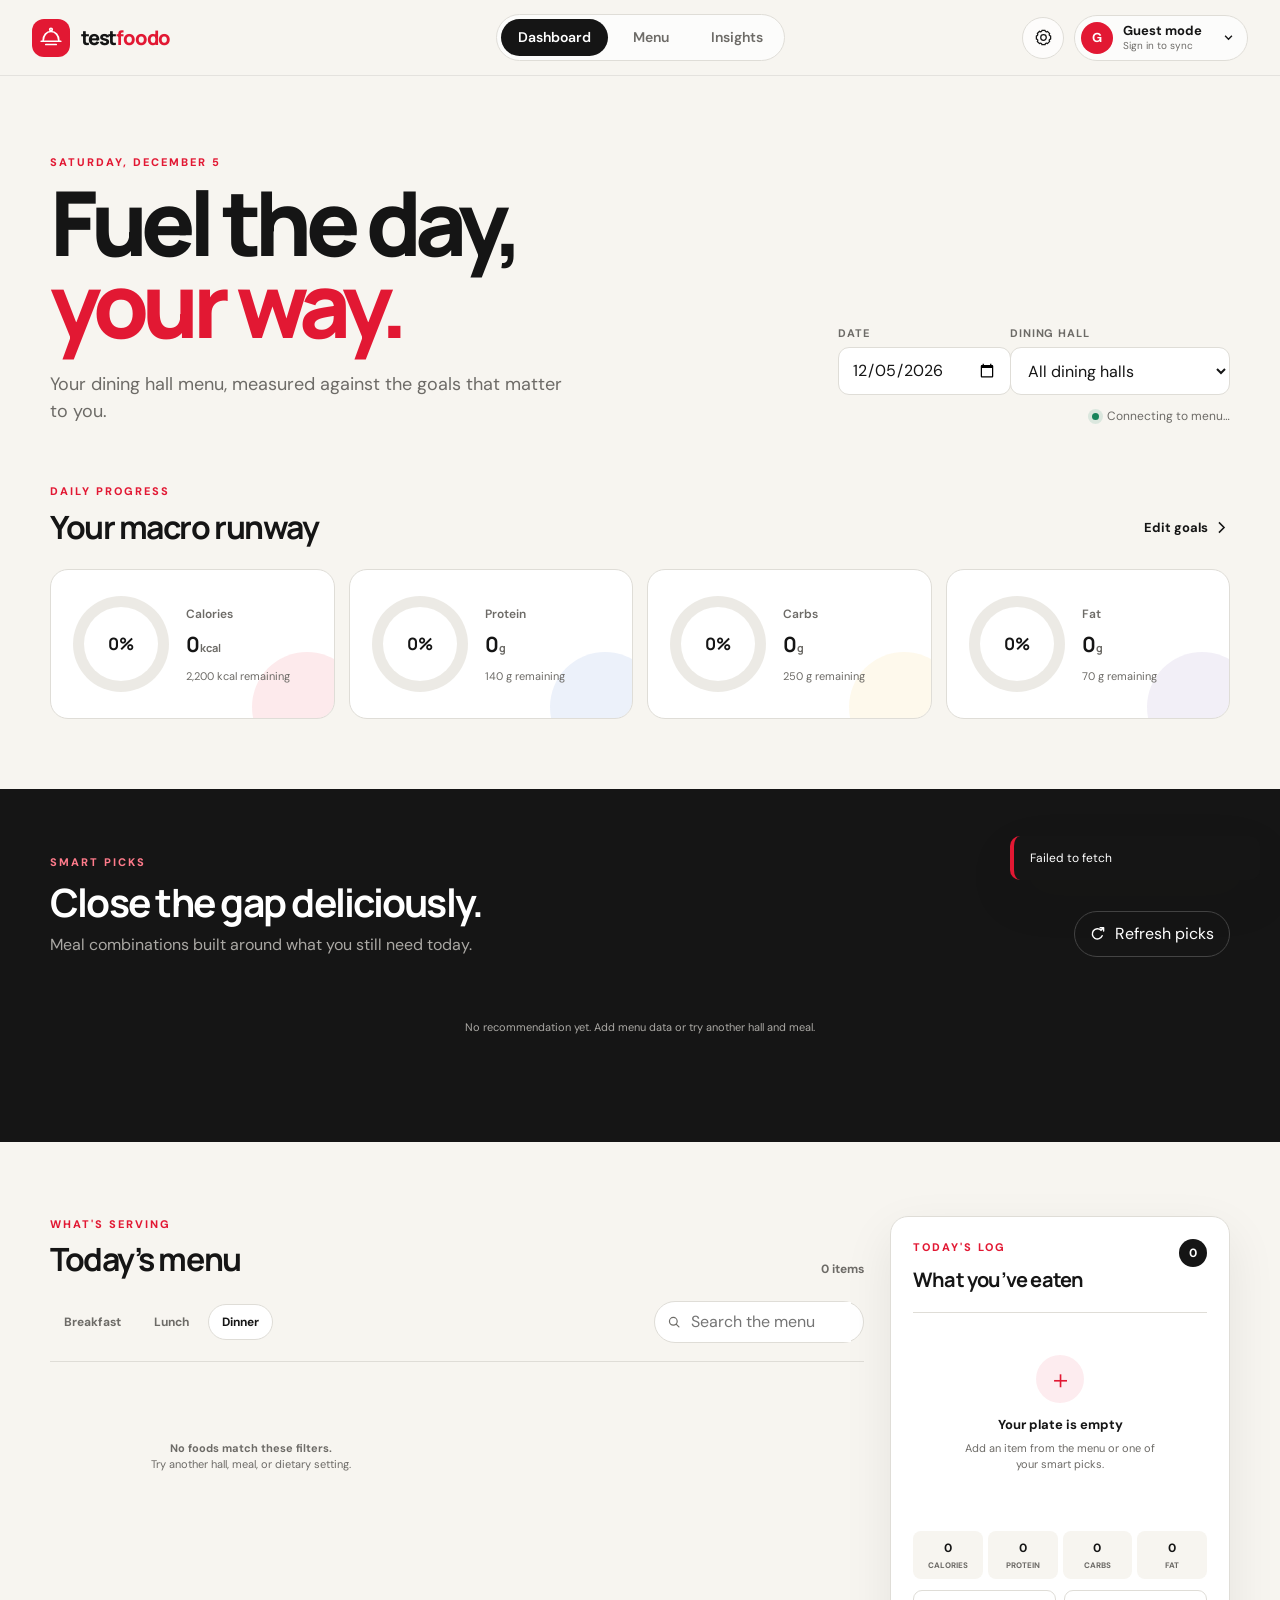
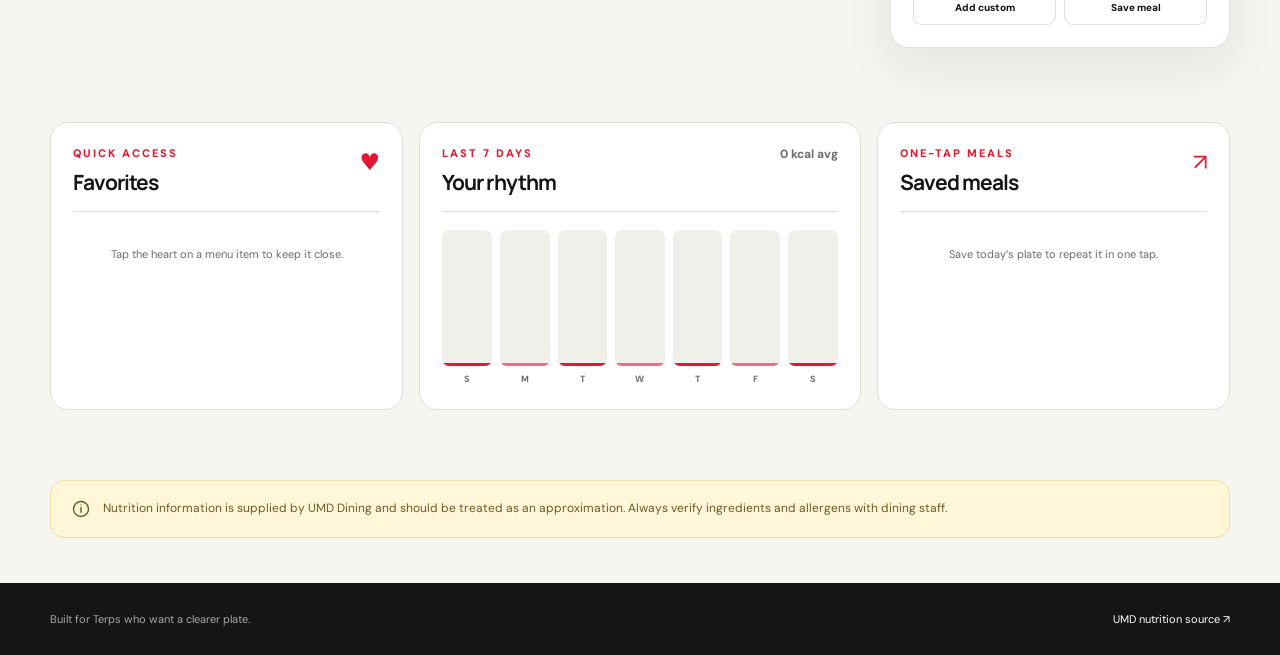
==== frontend/index.html @ 5d6138c5 "feat: build UMD dining nutrition tracker MVP" ====
<!doctype html>
<html lang="en">
  <head>
    <meta charset="UTF-8" />
    <meta name="viewport" content="width=device-width, initial-scale=1.0" />
    <meta name="theme-color" content="#111111" />
    <meta
      name="description"
      content="Track your dining hall macros and find meals that fit your goals at UMD."
    />
    <title>Testfoodo · UMD dining, made personal</title>
    <link rel="icon" href="favicon.svg" type="image/svg+xml" />
    <link rel="manifest" href="manifest.webmanifest" />
    <link rel="preconnect" href="https://fonts.googleapis.com" />
    <link rel="preconnect" href="https://fonts.gstatic.com" crossorigin />
    <link
      href="https://fonts.googleapis.com/css2?family=DM+Sans:wght@400;500;600;700&family=Manrope:wght@600;700;800&display=swap"
      rel="stylesheet"
    />
    <link rel="stylesheet" href="styles.css" />
  </head>
  <body>
    <a class="skip-link" href="#main-content">Skip to dashboard</a>

    <header class="topbar">
      <a class="brand" href="#dashboard" aria-label="Testfoodo home">
        <span class="brand-mark" aria-hidden="true">
          <svg viewBox="0 0 40 40" role="img">
            <path d="M8 24c0-8 5-14 12-14s12 6 12 14" />
            <path d="M5 25h30M12 30h16" />
            <circle cx="20" cy="7" r="2" />
          </svg>
        </span>
        <span>test<span>foodo</span></span>
      </a>

      <nav class="main-nav" aria-label="Primary navigation">
        <a class="nav-link active" href="#dashboard">Dashboard</a>
        <a class="nav-link" href="#menu">Menu</a>
        <a class="nav-link" href="#insights">Insights</a>
      </nav>

      <div class="topbar-actions">
        <button class="icon-button" id="settings-button" aria-label="Dietary settings">
          <svg viewBox="0 0 24 24" aria-hidden="true">
            <path d="M12 15.5a3.5 3.5 0 1 0 0-7 3.5 3.5 0 0 0 0 7Z" />
            <path d="M19.4 15a1.7 1.7 0 0 0 .34 1.88l.06.06-2.82 2.82-.06-.06a1.7 1.7 0 0 0-1.88-.34 1.7 1.7 0 0 0-1.04 1.55V21h-4v-.09A1.7 1.7 0 0 0 8.96 19.4a1.7 1.7 0 0 0-1.88.34l-.06.06-2.82-2.82.06-.06A1.7 1.7 0 0 0 4.6 15a1.7 1.7 0 0 0-1.55-1.04H3v-4h.09A1.7 1.7 0 0 0 4.6 8.92a1.7 1.7 0 0 0-.34-1.88L4.2 6.98l2.82-2.82.06.06a1.7 1.7 0 0 0 1.88.34H9A1.7 1.7 0 0 0 10 3.05V3h4v.09a1.7 1.7 0 0 0 1.04 1.55 1.7 1.7 0 0 0 1.88-.34l.06-.06 2.82 2.82-.06.06A1.7 1.7 0 0 0 19.4 9v.04A1.7 1.7 0 0 0 20.95 10H21v4h-.09A1.7 1.7 0 0 0 19.4 15Z" />
          </svg>
        </button>
        <button class="profile-button" id="profile-button">
          <span class="avatar" id="profile-avatar">G</span>
          <span class="profile-copy">
            <strong id="profile-name">Guest mode</strong>
            <small id="profile-subtitle">Sign in to sync</small>
          </span>
          <svg viewBox="0 0 20 20" aria-hidden="true"><path d="m6 8 4 4 4-4" /></svg>
        </button>
      </div>
    </header>

    <main id="main-content">
      <section class="hero page-shell" id="dashboard">
        <div class="hero-copy">
          <p class="eyebrow" id="today-label">TODAY</p>
          <h1>Fuel the day,<br /><span>your way.</span></h1>
          <p class="hero-description">
            Your dining hall menu, measured against the goals that matter to you.
          </p>
        </div>

        <div class="hero-controls" aria-label="Dashboard date and location">
          <label class="control-field">
            <span>Date</span>
            <input type="date" id="date-filter" />
          </label>
          <label class="control-field">
            <span>Dining hall</span>
            <select id="hall-filter" aria-label="Dining hall">
              <option value="">All dining halls</option>
            </select>
          </label>
          <div class="freshness" id="freshness-status">
            <span class="live-dot"></span>
            <span>Connecting to menu…</span>
          </div>
        </div>
      </section>

      <section class="page-shell macro-section" aria-labelledby="macro-title">
        <div class="section-heading compact-heading">
          <div>
            <p class="eyebrow">DAILY PROGRESS</p>
            <h2 id="macro-title">Your macro runway</h2>
          </div>
          <button class="text-button" id="edit-goals-button">
            Edit goals
            <svg viewBox="0 0 20 20" aria-hidden="true"><path d="m7 4 6 6-6 6" /></svg>
          </button>
        </div>
        <div class="macro-grid" id="macro-grid" aria-live="polite"></div>
      </section>

      <section class="recommendation-band" aria-labelledby="recommendation-title">
        <div class="page-shell">
          <div class="section-heading recommendation-heading">
            <div>
              <p class="eyebrow light">SMART PICKS</p>
              <h2 id="recommendation-title">Close the gap deliciously.</h2>
              <p>Meal combinations built around what you still need today.</p>
            </div>
            <button class="light-button" id="refresh-recommendations">
              <svg viewBox="0 0 20 20" aria-hidden="true">
                <path d="M16 6V2m0 0h-4m4 0-3 3a6 6 0 1 0 1.3 6.5" />
              </svg>
              Refresh picks
            </button>
          </div>
          <div class="recommendation-grid" id="recommendation-grid" aria-live="polite"></div>
        </div>
      </section>

      <section class="page-shell workspace-grid" id="menu">
        <div class="menu-panel">
          <div class="section-heading menu-heading">
            <div>
              <p class="eyebrow">WHAT'S SERVING</p>
              <h2>Today’s menu</h2>
            </div>
            <span class="result-count" id="result-count">0 items</span>
          </div>

          <div class="filter-bar">
            <div class="meal-tabs" id="meal-tabs" role="group" aria-label="Meal period">
              <button class="meal-tab" data-meal="Breakfast">Breakfast</button>
              <button class="meal-tab active" data-meal="Lunch">Lunch</button>
              <button class="meal-tab" data-meal="Dinner">Dinner</button>
            </div>
            <label class="search-field">
              <svg viewBox="0 0 20 20" aria-hidden="true">
                <circle cx="9" cy="9" r="5.5" /><path d="m13 13 4 4" />
              </svg>
              <span class="sr-only">Search foods</span>
              <input id="food-search" type="search" placeholder="Search the menu" />
            </label>
          </div>

          <div class="active-filter-row" id="active-filters"></div>
          <div class="food-grid" id="food-grid" aria-live="polite"></div>
          <button class="load-more hidden" id="load-more-button">Show more foods</button>
        </div>

        <aside class="log-panel" aria-labelledby="log-title">
          <div class="log-panel-header">
            <div>
              <p class="eyebrow">TODAY'S LOG</p>
              <h2 id="log-title">What you’ve eaten</h2>
            </div>
            <span class="log-count" id="log-count">0</span>
          </div>
          <div class="log-list" id="log-list"></div>
          <div class="log-empty" id="log-empty">
            <span aria-hidden="true">＋</span>
            <strong>Your plate is empty</strong>
            <p>Add an item from the menu or one of your smart picks.</p>
          </div>
          <div class="log-totals" id="log-totals"></div>
          <div class="log-actions">
            <button class="secondary-button" id="custom-food-button">Add custom</button>
            <button class="secondary-button" id="save-meal-button">Save meal</button>
          </div>
        </aside>
      </section>

      <section class="page-shell collection-grid" id="insights">
        <article class="collection-card">
          <div class="section-heading mini-heading">
            <div>
              <p class="eyebrow">QUICK ACCESS</p>
              <h2>Favorites</h2>
            </div>
            <span aria-hidden="true">♥</span>
          </div>
          <div id="favorites-list" class="compact-list"></div>
        </article>

        <article class="collection-card history-card">
          <div class="section-heading mini-heading">
            <div>
              <p class="eyebrow">LAST 7 DAYS</p>
              <h2>Your rhythm</h2>
            </div>
            <span class="average-label" id="weekly-average">— kcal avg</span>
          </div>
          <div class="history-chart" id="history-chart" aria-label="Seven-day calorie history"></div>
        </article>

        <article class="collection-card">
          <div class="section-heading mini-heading">
            <div>
              <p class="eyebrow">ONE-TAP MEALS</p>
              <h2>Saved meals</h2>
            </div>
            <span aria-hidden="true">↗</span>
          </div>
          <div id="saved-meals-list" class="compact-list"></div>
        </article>
      </section>

      <section class="notice page-shell" aria-label="Nutrition notice">
        <svg viewBox="0 0 24 24" aria-hidden="true">
          <circle cx="12" cy="12" r="9" /><path d="M12 10v6M12 7h.01" />
        </svg>
        <p>
          Nutrition information is supplied by UMD Dining and should be treated as an
          approximation. Always verify ingredients and allergens with dining staff.
        </p>
      </section>
    </main>

    <footer class="footer">
      <div class="page-shell">
        <span>Built for Terps who want a clearer plate.</span>
        <a href="https://nutrition.umd.edu/" target="_blank" rel="noreferrer">UMD nutrition source ↗</a>
      </div>
    </footer>

    <dialog class="modal" id="auth-modal">
      <form method="dialog" class="modal-card" id="auth-form">
        <button class="modal-close" value="cancel" aria-label="Close">×</button>
        <span class="modal-icon">T</span>
        <p class="eyebrow">WELCOME TO TESTFOODO</p>
        <h2 id="auth-title">Sync your progress</h2>
        <p class="modal-intro">Keep goals, logs, favorites, and saved meals on every device.</p>
        <label class="form-field name-field hidden" id="name-field">
          <span>Display name</span>
          <input id="auth-name" autocomplete="name" maxlength="100" />
        </label>
        <label class="form-field">
          <span>Email</span>
          <input id="auth-email" type="email" autocomplete="email" required />
        </label>
        <label class="form-field">
          <span>Password</span>
          <input id="auth-password" type="password" autocomplete="current-password" required />
          <small id="password-hint">Use your account password.</small>
        </label>
        <p class="form-error" id="auth-error" role="alert"></p>
        <button class="primary-button wide" id="auth-submit" value="default">Sign in</button>
        <button class="switch-auth" type="button" id="switch-auth">New here? Create an account</button>
      </form>
    </dialog>

    <dialog class="modal" id="goals-modal">
      <form method="dialog" class="modal-card" id="goals-form">
        <button class="modal-close" value="cancel" aria-label="Close">×</button>
        <p class="eyebrow">DAILY TARGETS</p>
        <h2>Set your macro goals</h2>
        <div class="goal-fields">
          <label class="form-field"><span>Calories</span><input id="goal-calories" type="number" min="1" max="10000" required /></label>
          <label class="form-field"><span>Protein (g)</span><input id="goal-protein" type="number" min="1" max="1000" required /></label>
          <label class="form-field"><span>Carbs (g)</span><input id="goal-carbs" type="number" min="1" max="1500" required /></label>
          <label class="form-field"><span>Fat (g)</span><input id="goal-fat" type="number" min="1" max="500" required /></label>
        </div>
        <label class="check-row"><input id="save-default-goals" type="checkbox" checked /> Use these as my default targets</label>
        <button class="primary-button wide" value="default">Save goals</button>
      </form>
    </dialog>

    <dialog class="modal" id="settings-modal">
      <form method="dialog" class="modal-card wide-modal" id="settings-form">
        <button class="modal-close" value="cancel" aria-label="Close">×</button>
        <p class="eyebrow">PERSONALIZE YOUR MENU</p>
        <h2>Dietary preferences</h2>
        <fieldset class="choice-group">
          <legend>Only show foods matching</legend>
          <label class="choice-chip"><input type="checkbox" name="dietary" value="vegan" /> Vegan</label>
          <label class="choice-chip"><input type="checkbox" name="dietary" value="vegetarian" /> Vegetarian</label>
          <label class="choice-chip"><input type="checkbox" name="dietary" value="halal" /> Halal-friendly</label>
        </fieldset>
        <fieldset class="choice-group">
          <legend>Exclude foods labeled with</legend>
          <div class="choice-grid" id="exclusion-choices"></div>
        </fieldset>
        <button class="primary-button wide" value="default">Apply filters</button>
      </form>
    </dialog>

    <dialog class="modal" id="custom-food-modal">
      <form method="dialog" class="modal-card" id="custom-food-form">
        <button class="modal-close" value="cancel" aria-label="Close">×</button>
        <p class="eyebrow">MANUAL ENTRY</p>
        <h2>Add a custom food</h2>
        <label class="form-field"><span>Name</span><input id="custom-name" maxlength="250" required /></label>
        <div class="goal-fields">
          <label class="form-field"><span>Calories</span><input id="custom-calories" type="number" min="0" required /></label>
          <label class="form-field"><span>Protein (g)</span><input id="custom-protein" type="number" min="0" step="0.1" required /></label>
          <label class="form-field"><span>Carbs (g)</span><input id="custom-carbs" type="number" min="0" step="0.1" required /></label>
          <label class="form-field"><span>Fat (g)</span><input id="custom-fat" type="number" min="0" step="0.1" required /></label>
        </div>
        <button class="primary-button wide" value="default">Add to today</button>
      </form>
    </dialog>

    <div class="toast-region" id="toast-region" aria-live="polite"></div>

    <script src="config.js"></script>
    <script src="app.js" defer></script>
  </body>
</html>
---- frontend/styles.css ----
:root {
  --ink: #151515;
  --muted: #6d6b67;
  --paper: #f7f5f0;
  --card: #ffffff;
  --line: #dfddd7;
  --red: #e21833;
  --red-dark: #b90f27;
  --gold: #f1b82d;
  --green: #17845b;
  --blue: #2b68c9;
  --purple: #7154a5;
  --radius: 18px;
  --shadow: 0 18px 50px rgba(28, 23, 16, 0.08);
}

* {
  box-sizing: border-box;
}

html {
  scroll-behavior: smooth;
}

body {
  margin: 0;
  color: var(--ink);
  background: var(--paper);
  font-family: "DM Sans", system-ui, -apple-system, BlinkMacSystemFont, "Segoe UI", sans-serif;
  font-size: 16px;
  line-height: 1.5;
}

button,
input,
select {
  font: inherit;
}

button,
a {
  -webkit-tap-highlight-color: transparent;
}

button {
  color: inherit;
}

a {
  color: inherit;
  text-decoration: none;
}

svg {
  display: block;
}

.hidden {
  display: none !important;
}

.sr-only {
  position: absolute;
  width: 1px;
  height: 1px;
  padding: 0;
  margin: -1px;
  overflow: hidden;
  clip: rect(0, 0, 0, 0);
  white-space: nowrap;
  border: 0;
}

.skip-link {
  position: fixed;
  left: 16px;
  top: -80px;
  z-index: 1000;
  padding: 12px 18px;
  background: var(--ink);
  color: white;
  border-radius: 10px;
  transition: top 0.2s ease;
}

.skip-link:focus {
  top: 16px;
}

.page-shell {
  width: min(1180px, calc(100% - 48px));
  margin-inline: auto;
}

.topbar {
  position: sticky;
  top: 0;
  z-index: 100;
  display: grid;
  grid-template-columns: 1fr auto 1fr;
  align-items: center;
  min-height: 76px;
  padding: 0 32px;
  background: rgba(247, 245, 240, 0.92);
  border-bottom: 1px solid rgba(21, 21, 21, 0.08);
  backdrop-filter: blur(18px);
}

.brand {
  display: inline-flex;
  align-items: center;
  gap: 11px;
  width: max-content;
  font-family: "Manrope", sans-serif;
  font-size: 20px;
  font-weight: 800;
  letter-spacing: -0.06em;
}

.brand > span:last-child span {
  color: var(--red);
}

.brand-mark {
  display: grid;
  width: 38px;
  height: 38px;
  place-items: center;
  background: var(--red);
  border-radius: 12px;
}

.brand-mark svg {
  width: 26px;
  fill: none;
  stroke: white;
  stroke-linecap: round;
  stroke-width: 2.6;
}

.main-nav {
  display: flex;
  align-items: center;
  gap: 8px;
  padding: 4px;
  background: rgba(255, 255, 255, 0.7);
  border: 1px solid var(--line);
  border-radius: 999px;
}

.nav-link {
  padding: 8px 17px;
  color: var(--muted);
  font-size: 14px;
  font-weight: 600;
  border-radius: 999px;
  transition: 0.2s ease;
}

.nav-link:hover,
.nav-link.active {
  color: white;
  background: var(--ink);
}

.topbar-actions {
  display: flex;
  justify-self: end;
  align-items: center;
  gap: 10px;
}

.icon-button,
.profile-button {
  border: 1px solid var(--line);
  background: rgba(255, 255, 255, 0.72);
  cursor: pointer;
}

.icon-button {
  display: grid;
  width: 42px;
  height: 42px;
  place-items: center;
  border-radius: 50%;
}

.icon-button svg {
  width: 19px;
  fill: none;
  stroke: currentColor;
  stroke-linecap: round;
  stroke-linejoin: round;
  stroke-width: 1.6;
}

.profile-button {
  display: flex;
  align-items: center;
  gap: 10px;
  min-width: 174px;
  padding: 6px 10px 6px 6px;
  text-align: left;
  border-radius: 999px;
}

.profile-button > svg {
  width: 17px;
  margin-left: auto;
  fill: none;
  stroke: currentColor;
  stroke-width: 1.6;
}

.avatar {
  display: grid;
  width: 32px;
  height: 32px;
  place-items: center;
  color: white;
  background: var(--red);
  border-radius: 50%;
  font-size: 13px;
  font-weight: 700;
}

.profile-copy {
  display: grid;
  line-height: 1.2;
}

.profile-copy strong {
  max-width: 100px;
  overflow: hidden;
  font-size: 13px;
  text-overflow: ellipsis;
  white-space: nowrap;
}

.profile-copy small {
  margin-top: 2px;
  color: var(--muted);
  font-size: 10px;
}

.hero {
  display: grid;
  grid-template-columns: 1fr auto;
  align-items: end;
  gap: 40px;
  padding-block: 78px 58px;
}

.eyebrow {
  margin: 0 0 10px;
  color: var(--red);
  font-size: 11px;
  font-weight: 800;
  letter-spacing: 0.18em;
}

.eyebrow.light {
  color: #ff7b8b;
}

.hero h1 {
  margin: 0;
  max-width: 720px;
  font-family: "Manrope", sans-serif;
  font-size: clamp(54px, 7vw, 92px);
  font-weight: 800;
  letter-spacing: -0.07em;
  line-height: 0.92;
}

.hero h1 span {
  color: var(--red);
}

.hero-description {
  max-width: 520px;
  margin: 26px 0 0;
  color: var(--muted);
  font-size: 18px;
}

.hero-controls {
  display: grid;
  grid-template-columns: 160px 220px;
  gap: 12px;
  min-width: 390px;
}

.control-field,
.form-field {
  display: grid;
  gap: 6px;
}

.control-field span,
.form-field span {
  color: var(--muted);
  font-size: 11px;
  font-weight: 700;
  letter-spacing: 0.08em;
  text-transform: uppercase;
}

.control-field input,
.control-field select,
.form-field input,
.form-field select {
  width: 100%;
  min-height: 48px;
  padding: 0 13px;
  color: var(--ink);
  background: white;
  border: 1px solid var(--line);
  border-radius: 11px;
  outline: none;
}

.control-field input:focus,
.control-field select:focus,
.form-field input:focus {
  border-color: var(--red);
  box-shadow: 0 0 0 3px rgba(226, 24, 51, 0.1);
}

.freshness {
  grid-column: 1 / -1;
  display: flex;
  align-items: center;
  gap: 8px;
  justify-content: flex-end;
  color: var(--muted);
  font-size: 12px;
}

.live-dot {
  width: 7px;
  height: 7px;
  background: var(--green);
  border-radius: 50%;
  box-shadow: 0 0 0 4px rgba(23, 132, 91, 0.12);
}

.section-heading {
  display: flex;
  align-items: flex-end;
  justify-content: space-between;
  gap: 24px;
}

.section-heading h2 {
  margin: 0;
  font-family: "Manrope", sans-serif;
  font-size: 32px;
  letter-spacing: -0.045em;
  line-height: 1.1;
}

.compact-heading {
  margin-bottom: 24px;
}

.text-button,
.light-button,
.secondary-button,
.load-more,
.switch-auth {
  border: 0;
  background: none;
  cursor: pointer;
}

.text-button {
  display: flex;
  align-items: center;
  gap: 5px;
  padding: 8px 0;
  font-size: 13px;
  font-weight: 700;
}

.text-button svg {
  width: 17px;
  fill: none;
  stroke: currentColor;
  stroke-width: 1.8;
}

.macro-section {
  padding-bottom: 70px;
}

.macro-grid {
  display: grid;
  grid-template-columns: repeat(4, 1fr);
  gap: 14px;
}

.macro-card {
  position: relative;
  display: grid;
  grid-template-columns: 96px 1fr;
  align-items: center;
  gap: 17px;
  min-height: 150px;
  padding: 22px;
  overflow: hidden;
  background: var(--card);
  border: 1px solid var(--line);
  border-radius: var(--radius);
}

.macro-card::after {
  position: absolute;
  right: -28px;
  bottom: -44px;
  width: 110px;
  height: 110px;
  content: "";
  background: color-mix(in srgb, var(--macro-color) 9%, transparent);
  border-radius: 50%;
}

.macro-ring {
  display: grid;
  width: 96px;
  height: 96px;
  place-items: center;
  background: conic-gradient(var(--macro-color) calc(var(--progress) * 1%), #eceae5 0);
  border-radius: 50%;
}

.macro-ring::before {
  position: absolute;
  width: 74px;
  height: 74px;
  content: "";
  background: white;
  border-radius: 50%;
}

.macro-ring strong {
  position: relative;
  z-index: 1;
  font-family: "Manrope", sans-serif;
  font-size: 17px;
}

.macro-copy {
  position: relative;
  z-index: 1;
}

.macro-copy > span {
  color: var(--muted);
  font-size: 12px;
  font-weight: 600;
}

.macro-copy h3 {
  margin: 4px 0 2px;
  font-family: "Manrope", sans-serif;
  font-size: 21px;
}

.macro-copy small {
  color: var(--muted);
  font-size: 11px;
}

.recommendation-band {
  padding: 65px 0 72px;
  color: white;
  background: var(--ink);
}

.recommendation-heading {
  margin-bottom: 28px;
}

.recommendation-heading h2 {
  font-size: 39px;
}

.recommendation-heading p:last-child {
  margin: 10px 0 0;
  color: #aaa8a4;
}

.light-button {
  display: flex;
  flex: none;
  align-items: center;
  gap: 8px;
  padding: 10px 15px;
  color: white;
  border: 1px solid #444;
  border-radius: 999px;
}

.light-button svg {
  width: 17px;
  fill: none;
  stroke: currentColor;
  stroke-linecap: round;
  stroke-width: 1.7;
}

.recommendation-grid {
  display: grid;
  grid-template-columns: repeat(3, 1fr);
  gap: 14px;
}

.recommendation-card {
  display: flex;
  min-height: 310px;
  flex-direction: column;
  padding: 23px;
  background: #202020;
  border: 1px solid #393939;
  border-radius: var(--radius);
  transition: transform 0.2s ease, border-color 0.2s ease;
}

.recommendation-card:first-child {
  background: linear-gradient(145deg, #2b1217, #211b1c 65%);
  border-color: #6a2c35;
}

.recommendation-card:hover {
  transform: translateY(-3px);
  border-color: #686868;
}

.recommendation-topline {
  display: flex;
  justify-content: space-between;
  gap: 10px;
}

.recommendation-badge {
  padding: 5px 9px;
  color: #ff9ba8;
  background: rgba(226, 24, 51, 0.14);
  border-radius: 999px;
  font-size: 10px;
  font-weight: 800;
  letter-spacing: 0.1em;
  text-transform: uppercase;
}

.recommendation-card h3 {
  margin: 18px 0 4px;
  font-family: "Manrope", sans-serif;
  font-size: 23px;
  letter-spacing: -0.04em;
}

.recommendation-card > p {
  margin: 0 0 17px;
  color: #aaa8a4;
  font-size: 12px;
}

.recommendation-foods {
  display: grid;
  gap: 8px;
  margin-bottom: 20px;
}

.recommendation-food {
  display: flex;
  justify-content: space-between;
  gap: 12px;
  padding-bottom: 8px;
  border-bottom: 1px solid #343434;
  font-size: 13px;
}

.recommendation-food span:last-child {
  color: #aaa8a4;
  white-space: nowrap;
}

.recommendation-footer {
  display: flex;
  align-items: center;
  justify-content: space-between;
  gap: 15px;
  margin-top: auto;
}

.recommendation-macros {
  color: #c3c1bd;
  font-size: 11px;
}

.add-plan-button,
.add-food-button,
.primary-button {
  border: 0;
  color: white;
  background: var(--red);
  cursor: pointer;
  transition: background 0.2s ease, transform 0.2s ease;
}

.add-plan-button:hover,
.add-food-button:hover,
.primary-button:hover {
  background: var(--red-dark);
}

.add-plan-button {
  flex: none;
  padding: 9px 12px;
  border-radius: 9px;
  font-size: 11px;
  font-weight: 800;
}

.workspace-grid {
  display: grid;
  grid-template-columns: minmax(0, 1fr) 340px;
  gap: 26px;
  padding-block: 74px;
}

.menu-heading {
  margin-bottom: 23px;
}

.result-count,
.log-count,
.average-label {
  color: var(--muted);
  font-size: 12px;
  font-weight: 700;
}

.filter-bar {
  display: flex;
  align-items: center;
  justify-content: space-between;
  gap: 16px;
  padding-bottom: 18px;
  border-bottom: 1px solid var(--line);
}

.meal-tabs {
  display: flex;
  gap: 5px;
}

.meal-tab {
  padding: 8px 13px;
  color: var(--muted);
  background: none;
  border: 1px solid transparent;
  border-radius: 999px;
  cursor: pointer;
  font-size: 12px;
  font-weight: 700;
}

.meal-tab.active {
  color: var(--ink);
  background: white;
  border-color: var(--line);
}

.search-field {
  display: flex;
  align-items: center;
  gap: 8px;
  width: 210px;
  padding: 0 12px;
  background: white;
  border: 1px solid var(--line);
  border-radius: 999px;
}

.search-field svg {
  width: 16px;
  fill: none;
  stroke: var(--muted);
  stroke-linecap: round;
  stroke-width: 1.7;
}

.search-field input {
  width: 100%;
  min-height: 40px;
  border: 0;
  outline: 0;
}

.active-filter-row {
  display: flex;
  flex-wrap: wrap;
  gap: 7px;
  min-height: 18px;
  margin: 13px 0;
}

.filter-chip {
  padding: 4px 9px;
  color: var(--green);
  background: rgba(23, 132, 91, 0.08);
  border-radius: 999px;
  font-size: 10px;
  font-weight: 700;
  text-transform: capitalize;
}

.food-grid {
  display: grid;
  grid-template-columns: repeat(2, minmax(0, 1fr));
  gap: 12px;
}

.food-card {
  position: relative;
  display: flex;
  min-height: 178px;
  flex-direction: column;
  padding: 18px;
  background: white;
  border: 1px solid var(--line);
  border-radius: 15px;
  transition: border-color 0.2s ease, box-shadow 0.2s ease;
}

.food-card:hover {
  border-color: #b7b3aa;
  box-shadow: var(--shadow);
}

.food-card-top {
  display: flex;
  align-items: flex-start;
  justify-content: space-between;
  gap: 12px;
}

.food-station {
  color: var(--muted);
  font-size: 10px;
  font-weight: 800;
  letter-spacing: 0.08em;
  text-transform: uppercase;
}

.favorite-button {
  display: grid;
  width: 30px;
  height: 30px;
  place-items: center;
  color: #aaa7a1;
  background: none;
  border: 0;
  cursor: pointer;
  font-size: 19px;
}

.favorite-button.active {
  color: var(--red);
}

.food-card h3 {
  margin: 4px 0 2px;
  font-family: "Manrope", sans-serif;
  font-size: 16px;
  letter-spacing: -0.025em;
}

.serving-copy {
  color: var(--muted);
  font-size: 11px;
}

.dietary-icons {
  display: flex;
  flex-wrap: wrap;
  gap: 5px;
  margin: 10px 0;
}

.dietary-label {
  padding: 3px 7px;
  color: var(--green);
  background: rgba(23, 132, 91, 0.08);
  border-radius: 999px;
  font-size: 9px;
  font-weight: 800;
  text-transform: capitalize;
}

.allergen-label {
  color: #7d6a27;
  background: rgba(241, 184, 45, 0.16);
}

.food-card-footer {
  display: flex;
  align-items: flex-end;
  justify-content: space-between;
  gap: 12px;
  margin-top: auto;
}

.food-macros {
  display: flex;
  gap: 8px;
  color: var(--muted);
  font-size: 10px;
}

.food-macros strong {
  display: block;
  color: var(--ink);
  font-size: 12px;
}

.add-food-button {
  width: 34px;
  height: 34px;
  border-radius: 10px;
  font-size: 20px;
  line-height: 1;
}

.load-more {
  width: 100%;
  margin-top: 14px;
  padding: 12px;
  border: 1px solid var(--line);
  border-radius: 12px;
  font-weight: 700;
}

.log-panel {
  position: sticky;
  top: 98px;
  align-self: start;
  padding: 22px;
  background: white;
  border: 1px solid var(--line);
  border-radius: var(--radius);
  box-shadow: var(--shadow);
}

.log-panel-header {
  display: flex;
  align-items: flex-start;
  justify-content: space-between;
  gap: 15px;
  padding-bottom: 17px;
  border-bottom: 1px solid var(--line);
}

.log-panel h2 {
  margin: 0;
  font-family: "Manrope", sans-serif;
  font-size: 20px;
  letter-spacing: -0.04em;
}

.log-count {
  display: grid;
  min-width: 28px;
  height: 28px;
  place-items: center;
  color: white;
  background: var(--ink);
  border-radius: 50%;
}

.log-list {
  display: grid;
  max-height: 390px;
  gap: 2px;
  overflow-y: auto;
}

.log-item {
  display: grid;
  grid-template-columns: 1fr auto;
  gap: 8px;
  padding: 13px 0;
  border-bottom: 1px solid #efede8;
}

.log-item strong {
  display: block;
  max-width: 190px;
  overflow: hidden;
  font-size: 12px;
  text-overflow: ellipsis;
  white-space: nowrap;
}

.log-item small {
  color: var(--muted);
  font-size: 10px;
}

.log-item-actions {
  display: flex;
  align-items: center;
  gap: 7px;
}

.serving-control {
  display: flex;
  align-items: center;
  gap: 5px;
  color: var(--muted);
  font-size: 10px;
}

.serving-control button,
.delete-log {
  display: grid;
  width: 23px;
  height: 23px;
  place-items: center;
  background: #f2f0eb;
  border: 0;
  border-radius: 7px;
  cursor: pointer;
}

.delete-log {
  color: var(--red);
  background: rgba(226, 24, 51, 0.07);
  font-size: 14px;
}

.log-empty {
  display: grid;
  justify-items: center;
  padding: 42px 20px;
  color: var(--muted);
  text-align: center;
}

.log-empty > span {
  display: grid;
  width: 48px;
  height: 48px;
  margin-bottom: 12px;
  place-items: center;
  color: var(--red);
  background: rgba(226, 24, 51, 0.08);
  border-radius: 50%;
  font-size: 25px;
}

.log-empty strong {
  color: var(--ink);
  font-size: 13px;
}

.log-empty p {
  max-width: 210px;
  margin: 5px 0 0;
  font-size: 11px;
}

.log-totals {
  display: grid;
  grid-template-columns: repeat(4, 1fr);
  gap: 5px;
  padding-top: 16px;
}

.log-total {
  padding: 8px 5px;
  text-align: center;
  background: var(--paper);
  border-radius: 8px;
}

.log-total strong,
.log-total span {
  display: block;
}

.log-total strong {
  font-size: 12px;
}

.log-total span {
  margin-top: 2px;
  color: var(--muted);
  font-size: 8px;
  font-weight: 800;
  text-transform: uppercase;
}

.log-actions {
  display: grid;
  grid-template-columns: 1fr 1fr;
  gap: 8px;
  margin-top: 11px;
}

.secondary-button {
  padding: 9px;
  border: 1px solid var(--line);
  border-radius: 9px;
  font-size: 10px;
  font-weight: 800;
}

.collection-grid {
  display: grid;
  grid-template-columns: 1fr 1.25fr 1fr;
  gap: 16px;
  padding-bottom: 70px;
}

.collection-card {
  min-height: 270px;
  padding: 22px;
  background: white;
  border: 1px solid var(--line);
  border-radius: var(--radius);
}

.mini-heading {
  align-items: flex-start;
  padding-bottom: 16px;
  border-bottom: 1px solid var(--line);
}

.mini-heading h2 {
  font-size: 21px;
}

.mini-heading > span:not(.average-label) {
  color: var(--red);
  font-size: 23px;
}

.compact-list {
  display: grid;
}

.compact-item {
  display: flex;
  align-items: center;
  justify-content: space-between;
  gap: 12px;
  padding: 13px 0;
  border-bottom: 1px solid #efede8;
}

.compact-item:last-child {
  border-bottom: 0;
}

.compact-item strong,
.compact-item small {
  display: block;
}

.compact-item strong {
  font-size: 12px;
}

.compact-item small {
  margin-top: 2px;
  color: var(--muted);
  font-size: 9px;
}

.available-pill {
  color: var(--green);
  font-size: 9px;
  font-weight: 800;
  white-space: nowrap;
}

.empty-collection {
  padding: 34px 10px;
  color: var(--muted);
  text-align: center;
  font-size: 11px;
}

.history-chart {
  display: grid;
  grid-template-columns: repeat(7, 1fr);
  align-items: end;
  height: 175px;
  gap: 8px;
  padding-top: 18px;
}

.history-day {
  display: grid;
  height: 100%;
  grid-template-rows: 1fr auto;
  align-items: end;
  justify-items: center;
  gap: 7px;
}

.history-bar-track {
  display: flex;
  width: 100%;
  height: 100%;
  align-items: flex-end;
  overflow: hidden;
  background: #f1efe9;
  border-radius: 7px;
}

.history-bar {
  width: 100%;
  min-height: 3px;
  background: var(--red);
  border-radius: 7px;
}

.history-day:nth-child(even) .history-bar {
  background: #f06b7e;
}

.history-day small {
  color: var(--muted);
  font-size: 9px;
  font-weight: 700;
}

.notice {
  display: flex;
  align-items: flex-start;
  gap: 12px;
  padding: 18px 20px;
  color: #6b5a23;
  background: #fff7d8;
  border: 1px solid #efdfa3;
  border-radius: 14px;
}

.notice svg {
  flex: none;
  width: 20px;
  fill: none;
  stroke: currentColor;
  stroke-linecap: round;
  stroke-width: 1.7;
}

.notice p {
  margin: 0;
  font-size: 12px;
}

.footer {
  margin-top: 45px;
  padding: 28px 0;
  color: #aaa8a4;
  background: var(--ink);
  font-size: 11px;
}

.footer .page-shell {
  display: flex;
  justify-content: space-between;
  gap: 20px;
}

.footer a {
  color: white;
}

.modal {
  width: min(480px, calc(100% - 28px));
  max-height: calc(100vh - 28px);
  padding: 0;
  overflow: auto;
  background: transparent;
  border: 0;
}

.modal::backdrop {
  background: rgba(15, 15, 15, 0.68);
  backdrop-filter: blur(6px);
}

.modal-card {
  position: relative;
  display: grid;
  gap: 15px;
  padding: 32px;
  background: var(--paper);
  border-radius: 22px;
  box-shadow: 0 30px 90px rgba(0, 0, 0, 0.28);
}

.wide-modal {
  width: min(620px, 100%);
}

.modal-card h2 {
  margin: -4px 0 0;
  font-family: "Manrope", sans-serif;
  font-size: 30px;
  letter-spacing: -0.05em;
}

.modal-intro {
  margin: -7px 0 4px;
  color: var(--muted);
  font-size: 13px;
}

.modal-close {
  position: absolute;
  top: 14px;
  right: 14px;
  width: 36px;
  height: 36px;
  background: white;
  border: 1px solid var(--line);
  border-radius: 50%;
  cursor: pointer;
  font-size: 22px;
}

.modal-icon {
  display: grid;
  width: 48px;
  height: 48px;
  place-items: center;
  color: white;
  background: var(--red);
  border-radius: 14px;
  font-family: "Manrope", sans-serif;
  font-weight: 800;
}

.form-field small {
  color: var(--muted);
  font-size: 10px;
}

.goal-fields {
  display: grid;
  grid-template-columns: 1fr 1fr;
  gap: 12px;
}

.check-row {
  display: flex;
  align-items: center;
  gap: 8px;
  color: var(--muted);
  font-size: 12px;
}

.primary-button {
  min-height: 48px;
  padding: 0 18px;
  border-radius: 11px;
  font-weight: 800;
}

.primary-button.wide {
  width: 100%;
}

.switch-auth {
  padding: 4px;
  color: var(--red);
  font-size: 12px;
  font-weight: 700;
}

.form-error {
  min-height: 1px;
  margin: 0;
  color: var(--red);
  font-size: 11px;
}

.choice-group {
  padding: 0;
  border: 0;
}

.choice-group legend {
  margin-bottom: 10px;
  color: var(--muted);
  font-size: 11px;
  font-weight: 700;
  text-transform: uppercase;
}

.choice-chip {
  display: inline-flex;
  align-items: center;
  gap: 7px;
  margin: 0 5px 6px 0;
  padding: 8px 11px;
  background: white;
  border: 1px solid var(--line);
  border-radius: 999px;
  font-size: 11px;
  font-weight: 700;
}

.choice-chip:has(input:checked) {
  color: var(--red);
  background: rgba(226, 24, 51, 0.06);
  border-color: rgba(226, 24, 51, 0.35);
}

.choice-grid {
  display: grid;
  grid-template-columns: repeat(3, 1fr);
  gap: 7px;
}

.choice-grid .choice-chip {
  margin: 0;
  border-radius: 9px;
}

.toast-region {
  position: fixed;
  right: 20px;
  bottom: 20px;
  z-index: 500;
  display: grid;
  gap: 8px;
}

.toast {
  min-width: 250px;
  padding: 13px 16px;
  color: white;
  background: var(--ink);
  border-left: 4px solid var(--red);
  border-radius: 10px;
  box-shadow: var(--shadow);
  font-size: 12px;
  animation: toast-in 0.25s ease both;
}

.skeleton {
  position: relative;
  overflow: hidden;
  min-height: 160px;
  background: #e9e6df;
  border-radius: 14px;
}

.skeleton::after {
  position: absolute;
  inset: 0;
  content: "";
  background: linear-gradient(90deg, transparent, rgba(255, 255, 255, 0.65), transparent);
  animation: shimmer 1.3s infinite;
}

@keyframes shimmer {
  from { transform: translateX(-100%); }
  to { transform: translateX(100%); }
}

@keyframes toast-in {
  from { opacity: 0; transform: translateY(8px); }
}

@media (max-width: 1080px) {
  .main-nav { display: none; }
  .topbar { grid-template-columns: 1fr auto; }
  .hero { align-items: start; }
  .macro-grid { grid-template-columns: 1fr 1fr; }
  .workspace-grid { grid-template-columns: minmax(0, 1fr) 310px; }
  .collection-grid { grid-template-columns: 1fr 1fr; }
  .history-card { grid-column: span 2; }
}

@media (max-width: 780px) {
  .page-shell { width: min(100% - 28px, 680px); }
  .topbar { min-height: 68px; padding-inline: 14px; }
  .icon-button, .profile-copy, .profile-button > svg { display: none; }
  .profile-button { min-width: auto; padding: 4px; border: 0; background: none; }
  .avatar { width: 38px; height: 38px; }
  .hero { grid-template-columns: 1fr; gap: 35px; padding-block: 52px 44px; }
  .hero h1 { font-size: clamp(50px, 16vw, 76px); }
  .hero-controls { grid-template-columns: 1fr 1.2fr; min-width: 0; }
  .freshness { justify-content: flex-start; }
  .macro-section { padding-bottom: 52px; }
  .macro-grid { grid-template-columns: 1fr 1fr; }
  .macro-card { grid-template-columns: 76px 1fr; min-height: 126px; padding: 16px; }
  .macro-ring { width: 76px; height: 76px; }
  .macro-ring::before { width: 58px; height: 58px; }
  .recommendation-band { padding-block: 50px; }
  .recommendation-heading { align-items: flex-start; }
  .recommendation-heading h2 { font-size: 32px; }
  .light-button { font-size: 0; }
  .recommendation-grid { grid-template-columns: 1fr; }
  .recommendation-card { min-height: 270px; }
  .workspace-grid { grid-template-columns: 1fr; padding-block: 56px; }
  .log-panel { position: static; grid-row: 1; }
  .collection-grid { grid-template-columns: 1fr; }
  .history-card { grid-column: auto; }
}

@media (max-width: 520px) {
  .hero-controls { grid-template-columns: 1fr; }
  .freshness { grid-column: auto; }
  .hero-description { font-size: 15px; }
  .section-heading h2 { font-size: 27px; }
  .macro-grid { grid-template-columns: 1fr; }
  .macro-card { grid-template-columns: 82px 1fr; }
  .macro-ring { width: 82px; height: 82px; }
  .macro-ring::before { width: 64px; height: 64px; }
  .filter-bar { align-items: stretch; flex-direction: column; }
  .meal-tabs { justify-content: space-between; }
  .meal-tab { flex: 1; padding-inline: 6px; }
  .search-field { width: 100%; }
  .food-grid { grid-template-columns: 1fr; }
  .collection-card { min-height: 240px; }
  .goal-fields, .choice-grid { grid-template-columns: 1fr 1fr; }
  .modal-card { padding: 28px 20px 22px; }
  .footer .page-shell { flex-direction: column; }
}

@media (prefers-reduced-motion: reduce) {
  *, *::before, *::after {
    scroll-behavior: auto !important;
    animation-duration: 0.01ms !important;
    animation-iteration-count: 1 !important;
    transition-duration: 0.01ms !important;
  }
}
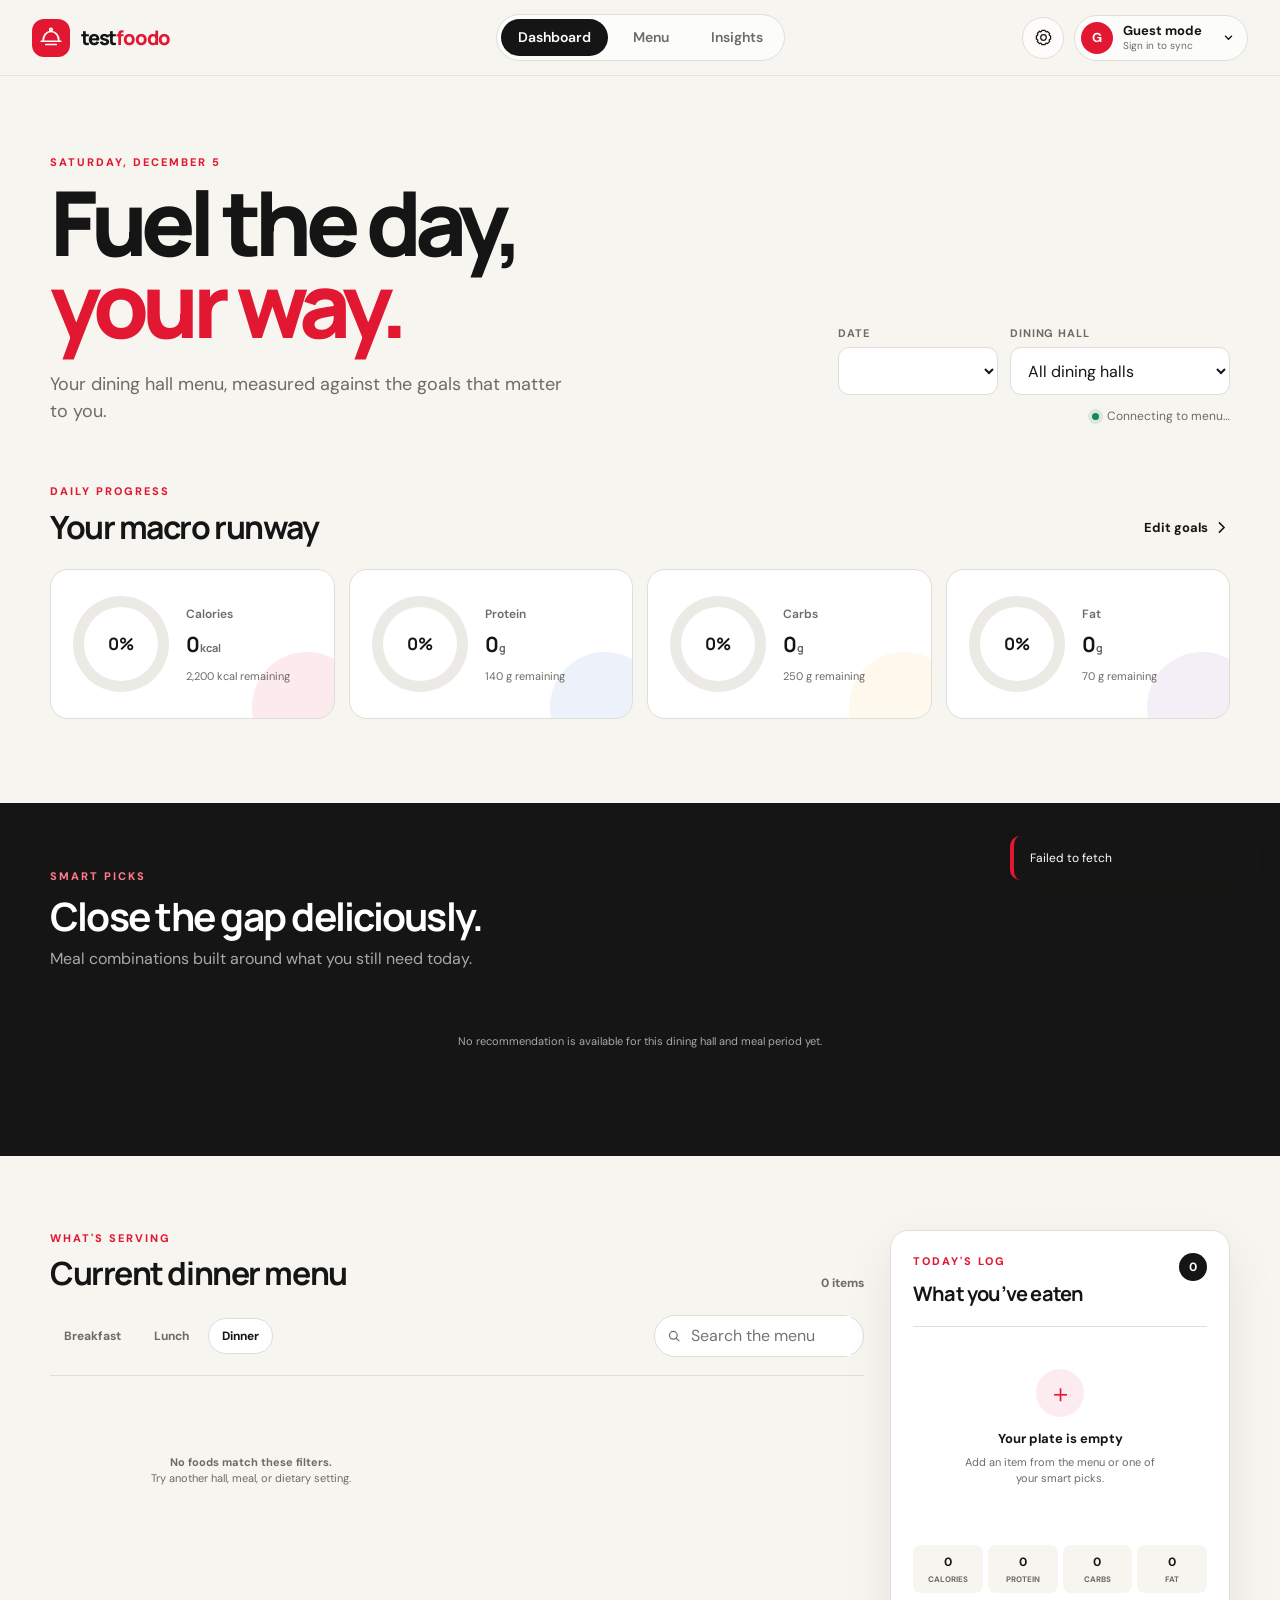
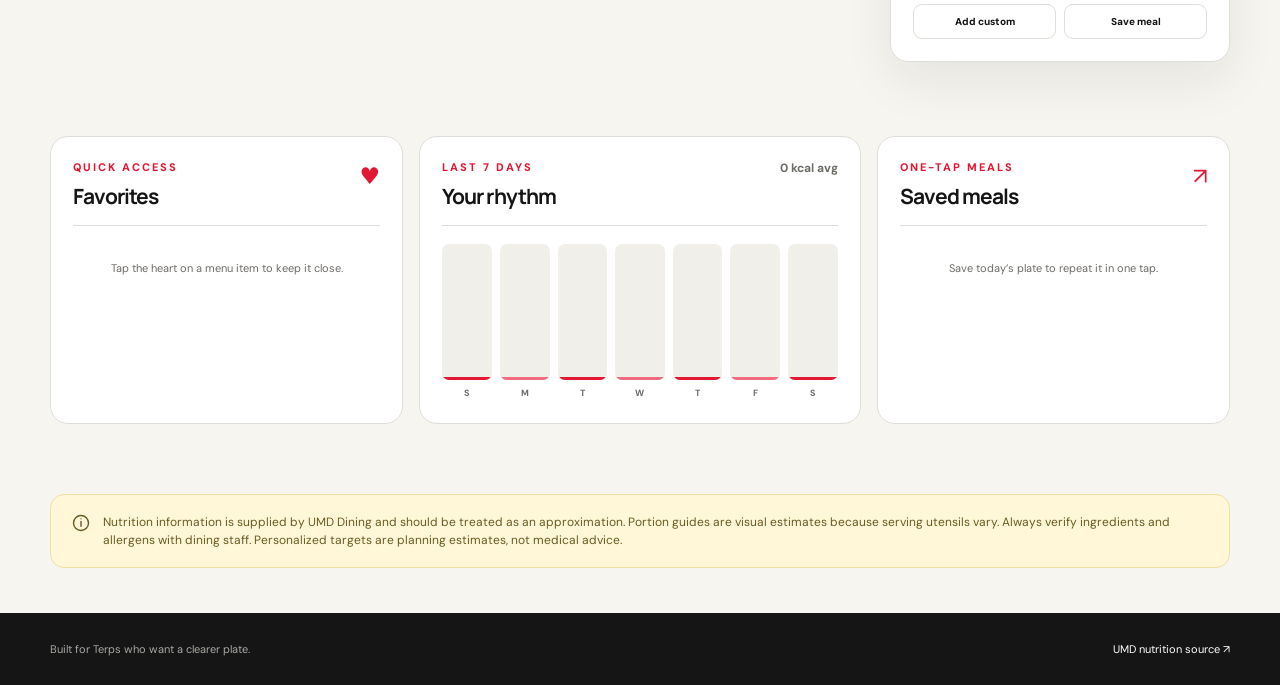
==== commit d75032ae: "Added more support for specific user needs and fixed basic bugs" ====
--- a/frontend/index.html
+++ b/frontend/index.html
@@ -41,7 +41,7 @@
       </nav>
 
       <div class="topbar-actions">
-        <button class="icon-button" id="settings-button" aria-label="Dietary settings">
+        <button class="icon-button" id="settings-button" aria-label="Profile and dietary settings">
           <svg viewBox="0 0 24 24" aria-hidden="true">
             <path d="M12 15.5a3.5 3.5 0 1 0 0-7 3.5 3.5 0 0 0 0 7Z" />
             <path d="M19.4 15a1.7 1.7 0 0 0 .34 1.88l.06.06-2.82 2.82-.06-.06a1.7 1.7 0 0 0-1.88-.34 1.7 1.7 0 0 0-1.04 1.55V21h-4v-.09A1.7 1.7 0 0 0 8.96 19.4a1.7 1.7 0 0 0-1.88.34l-.06.06-2.82-2.82.06-.06A1.7 1.7 0 0 0 4.6 15a1.7 1.7 0 0 0-1.55-1.04H3v-4h.09A1.7 1.7 0 0 0 4.6 8.92a1.7 1.7 0 0 0-.34-1.88L4.2 6.98l2.82-2.82.06.06a1.7 1.7 0 0 0 1.88.34H9A1.7 1.7 0 0 0 10 3.05V3h4v.09a1.7 1.7 0 0 0 1.04 1.55 1.7 1.7 0 0 0 1.88-.34l.06-.06 2.82 2.82-.06.06A1.7 1.7 0 0 0 19.4 9v.04A1.7 1.7 0 0 0 20.95 10H21v4h-.09A1.7 1.7 0 0 0 19.4 15Z" />
@@ -71,7 +71,7 @@
         <div class="hero-controls" aria-label="Dashboard date and location">
           <label class="control-field">
             <span>Date</span>
-            <input type="date" id="date-filter" />
+            <select id="date-filter" aria-label="Menu date"></select>
           </label>
           <label class="control-field">
             <span>Dining hall</span>
@@ -98,6 +98,7 @@
           </button>
         </div>
         <div class="macro-grid" id="macro-grid" aria-live="polite"></div>
+        <div class="nutrition-guidance" id="nutrition-guidance" aria-live="polite"></div>
       </section>
 
       <section class="recommendation-band" aria-labelledby="recommendation-title">
@@ -108,12 +109,6 @@
               <h2 id="recommendation-title">Close the gap deliciously.</h2>
               <p>Meal combinations built around what you still need today.</p>
             </div>
-            <button class="light-button" id="refresh-recommendations">
-              <svg viewBox="0 0 20 20" aria-hidden="true">
-                <path d="M16 6V2m0 0h-4m4 0-3 3a6 6 0 1 0 1.3 6.5" />
-              </svg>
-              Refresh picks
-            </button>
           </div>
           <div class="recommendation-grid" id="recommendation-grid" aria-live="polite"></div>
         </div>
@@ -124,7 +119,7 @@
           <div class="section-heading menu-heading">
             <div>
               <p class="eyebrow">WHAT'S SERVING</p>
-              <h2>Today’s menu</h2>
+              <h2 id="menu-date-title">Today’s menu</h2>
             </div>
             <span class="result-count" id="result-count">0 items</span>
           </div>
@@ -212,7 +207,9 @@
         </svg>
         <p>
           Nutrition information is supplied by UMD Dining and should be treated as an
-          approximation. Always verify ingredients and allergens with dining staff.
+          approximation. Portion guides are visual estimates because serving utensils vary.
+          Always verify ingredients and allergens with dining staff. Personalized targets are
+          planning estimates, not medical advice.
         </p>
       </section>
     </main>
@@ -226,7 +223,7 @@
 
     <dialog class="modal" id="auth-modal">
       <form method="dialog" class="modal-card" id="auth-form">
-        <button class="modal-close" value="cancel" aria-label="Close">×</button>
+        <button class="modal-close" type="button" data-close-dialog aria-label="Close">×</button>
         <span class="modal-icon">T</span>
         <p class="eyebrow">WELCOME TO TESTFOODO</p>
         <h2 id="auth-title">Sync your progress</h2>
@@ -252,7 +249,7 @@
 
     <dialog class="modal" id="goals-modal">
       <form method="dialog" class="modal-card" id="goals-form">
-        <button class="modal-close" value="cancel" aria-label="Close">×</button>
+        <button class="modal-close" type="button" data-close-dialog aria-label="Close">×</button>
         <p class="eyebrow">DAILY TARGETS</p>
         <h2>Set your macro goals</h2>
         <div class="goal-fields">
@@ -268,11 +265,26 @@
 
     <dialog class="modal" id="settings-modal">
       <form method="dialog" class="modal-card wide-modal" id="settings-form">
-        <button class="modal-close" value="cancel" aria-label="Close">×</button>
-        <p class="eyebrow">PERSONALIZE YOUR MENU</p>
-        <h2>Dietary preferences</h2>
+        <button class="modal-close" type="button" data-close-dialog aria-label="Close">×</button>
+        <p class="eyebrow">PERSONALIZE YOUR PICKS</p>
+        <h2>Your profile & preferences</h2>
+        <p class="modal-intro">These details help estimate daily targets. They stay on this device in guest mode and sync only when you sign in.</p>
+        <fieldset class="choice-group profile-group">
+          <legend>About you</legend>
+          <div class="profile-fields">
+            <label class="form-field"><span>Age</span><input id="profile-age" type="number" min="13" max="100" inputmode="numeric" /></label>
+            <label class="form-field"><span>Gender</span><select id="profile-gender"><option value="">Select</option><option value="woman">Woman</option><option value="man">Man</option><option value="nonbinary">Nonbinary</option><option value="prefer_not_to_say">Prefer not to say</option></select></label>
+            <label class="form-field"><span>Height (ft)</span><input id="profile-height-ft" type="number" min="3" max="8" inputmode="numeric" /></label>
+            <label class="form-field"><span>Height (in)</span><input id="profile-height-in" type="number" min="0" max="11" inputmode="numeric" /></label>
+            <label class="form-field"><span>Weight (lb)</span><input id="profile-weight" type="number" min="66" max="772" step="0.1" inputmode="decimal" /></label>
+            <label class="form-field"><span>Activity</span><select id="profile-activity"><option value="sedentary">Mostly seated</option><option value="light">Lightly active</option><option value="moderate" selected>Moderately active</option><option value="very_active">Very active</option></select></label>
+            <label class="form-field"><span>Goal</span><select id="profile-goal"><option value="lose">Gradual fat loss</option><option value="maintain" selected>Maintain weight</option><option value="gain">Gradual muscle/weight gain</option></select></label>
+          </div>
+          <label class="check-row"><input id="profile-use-targets" type="checkbox" checked /> Automatically use profile-based daily targets</label>
+          <div class="target-preview" id="target-preview">Complete age, height, and weight to preview your estimated targets.</div>
+        </fieldset>
         <fieldset class="choice-group">
-          <legend>Only show foods matching</legend>
+          <legend>Dietary pattern</legend>
           <label class="choice-chip"><input type="checkbox" name="dietary" value="vegan" /> Vegan</label>
           <label class="choice-chip"><input type="checkbox" name="dietary" value="vegetarian" /> Vegetarian</label>
           <label class="choice-chip"><input type="checkbox" name="dietary" value="halal" /> Halal-friendly</label>
@@ -281,13 +293,13 @@
           <legend>Exclude foods labeled with</legend>
           <div class="choice-grid" id="exclusion-choices"></div>
         </fieldset>
-        <button class="primary-button wide" value="default">Apply filters</button>
+        <button class="primary-button wide" value="default">Save profile & filters</button>
       </form>
     </dialog>
 
     <dialog class="modal" id="custom-food-modal">
       <form method="dialog" class="modal-card" id="custom-food-form">
-        <button class="modal-close" value="cancel" aria-label="Close">×</button>
+        <button class="modal-close" type="button" data-close-dialog aria-label="Close">×</button>
         <p class="eyebrow">MANUAL ENTRY</p>
         <h2>Add a custom food</h2>
         <label class="form-field"><span>Name</span><input id="custom-name" maxlength="250" required /></label>
@@ -301,6 +313,17 @@
       </form>
     </dialog>
 
+    <dialog class="modal" id="save-meal-modal">
+      <form method="dialog" class="modal-card" id="save-meal-form">
+        <button class="modal-close" type="button" data-close-dialog aria-label="Close">×</button>
+        <p class="eyebrow">ONE-TAP MEAL</p>
+        <h2>Save today’s plate</h2>
+        <p class="modal-intro">Give this meal a name so you can log it again later.</p>
+        <label class="form-field"><span>Meal name</span><input id="save-meal-name" maxlength="120" required /></label>
+        <button class="primary-button wide" value="default">Save meal</button>
+      </form>
+    </dialog>
+
     <div class="toast-region" id="toast-region" aria-live="polite"></div>
 
     <script src="config.js"></script>
--- a/frontend/styles.css
+++ b/frontend/styles.css
@@ -425,6 +425,24 @@
   border-radius: 50%;
 }
 
+.live-dot.pulse {
+  animation: live-pulse 1.4s ease-in-out infinite;
+}
+
+@keyframes live-pulse {
+  50% { opacity: 0.35; transform: scale(0.75); }
+}
+
+.macro-card.over-target {
+  border-color: color-mix(in srgb, var(--macro-color) 55%, var(--line));
+  box-shadow: inset 0 3px 0 var(--macro-color);
+}
+
+.macro-card.over-target .macro-copy > small {
+  color: #a10f24;
+  font-weight: 700;
+}
+
 .macro-ring {
   display: grid;
   width: 96px;
@@ -470,6 +488,29 @@
 .macro-copy small {
   color: var(--muted);
   font-size: 11px;
+}
+
+.nutrition-guidance {
+  display: grid;
+  grid-template-columns: repeat(2, minmax(0, 1fr));
+  gap: 10px;
+  margin-top: 14px;
+}
+
+.guidance-card {
+  padding: 14px 16px;
+  color: #5f3e07;
+  background: #fff8df;
+  border: 1px solid #f0d580;
+  border-radius: 12px;
+  font-size: 12px;
+  line-height: 1.5;
+}
+
+.guidance-card strong {
+  display: block;
+  margin-bottom: 2px;
+  color: #3d2a08;
 }
 
 .recommendation-band {
@@ -580,6 +621,18 @@
   padding-bottom: 8px;
   border-bottom: 1px solid #343434;
   font-size: 13px;
+}
+
+.portion-guide {
+  display: block;
+  margin-top: 4px;
+  color: var(--muted);
+  font-size: 10px;
+  line-height: 1.35;
+}
+
+.recommendation-food .portion-guide {
+  color: #aaa8a4;
 }
 
 .recommendation-food span:last-child {
@@ -1298,6 +1351,45 @@
   border: 0;
 }
 
+button:disabled {
+  cursor: not-allowed;
+  filter: grayscale(0.4);
+  opacity: 0.48;
+  transform: none !important;
+}
+
+.profile-group {
+  padding-bottom: 15px;
+  border-bottom: 1px solid var(--line);
+}
+
+.profile-fields {
+  display: grid;
+  grid-template-columns: repeat(3, 1fr);
+  gap: 10px;
+}
+
+.profile-fields .form-field:last-child {
+  grid-column: span 2;
+}
+
+.target-preview {
+  margin-top: 10px;
+  padding: 11px 13px;
+  color: var(--muted);
+  background: white;
+  border: 1px solid var(--line);
+  border-radius: 10px;
+  font-size: 11px;
+  line-height: 1.5;
+}
+
+.target-preview.ready {
+  color: #164b2c;
+  background: #edf8f1;
+  border-color: #b8dfc5;
+}
+
 .choice-group legend {
   margin-bottom: 10px;
   color: var(--muted);
@@ -1387,6 +1479,7 @@
   .topbar { grid-template-columns: 1fr auto; }
   .hero { align-items: start; }
   .macro-grid { grid-template-columns: 1fr 1fr; }
+  .nutrition-guidance { grid-template-columns: 1fr; }
   .workspace-grid { grid-template-columns: minmax(0, 1fr) 310px; }
   .collection-grid { grid-template-columns: 1fr 1fr; }
   .history-card { grid-column: span 2; }
@@ -1435,6 +1528,8 @@
   .food-grid { grid-template-columns: 1fr; }
   .collection-card { min-height: 240px; }
   .goal-fields, .choice-grid { grid-template-columns: 1fr 1fr; }
+  .profile-fields { grid-template-columns: 1fr 1fr; }
+  .profile-fields .form-field:last-child { grid-column: span 2; }
   .modal-card { padding: 28px 20px 22px; }
   .footer .page-shell { flex-direction: column; }
 }
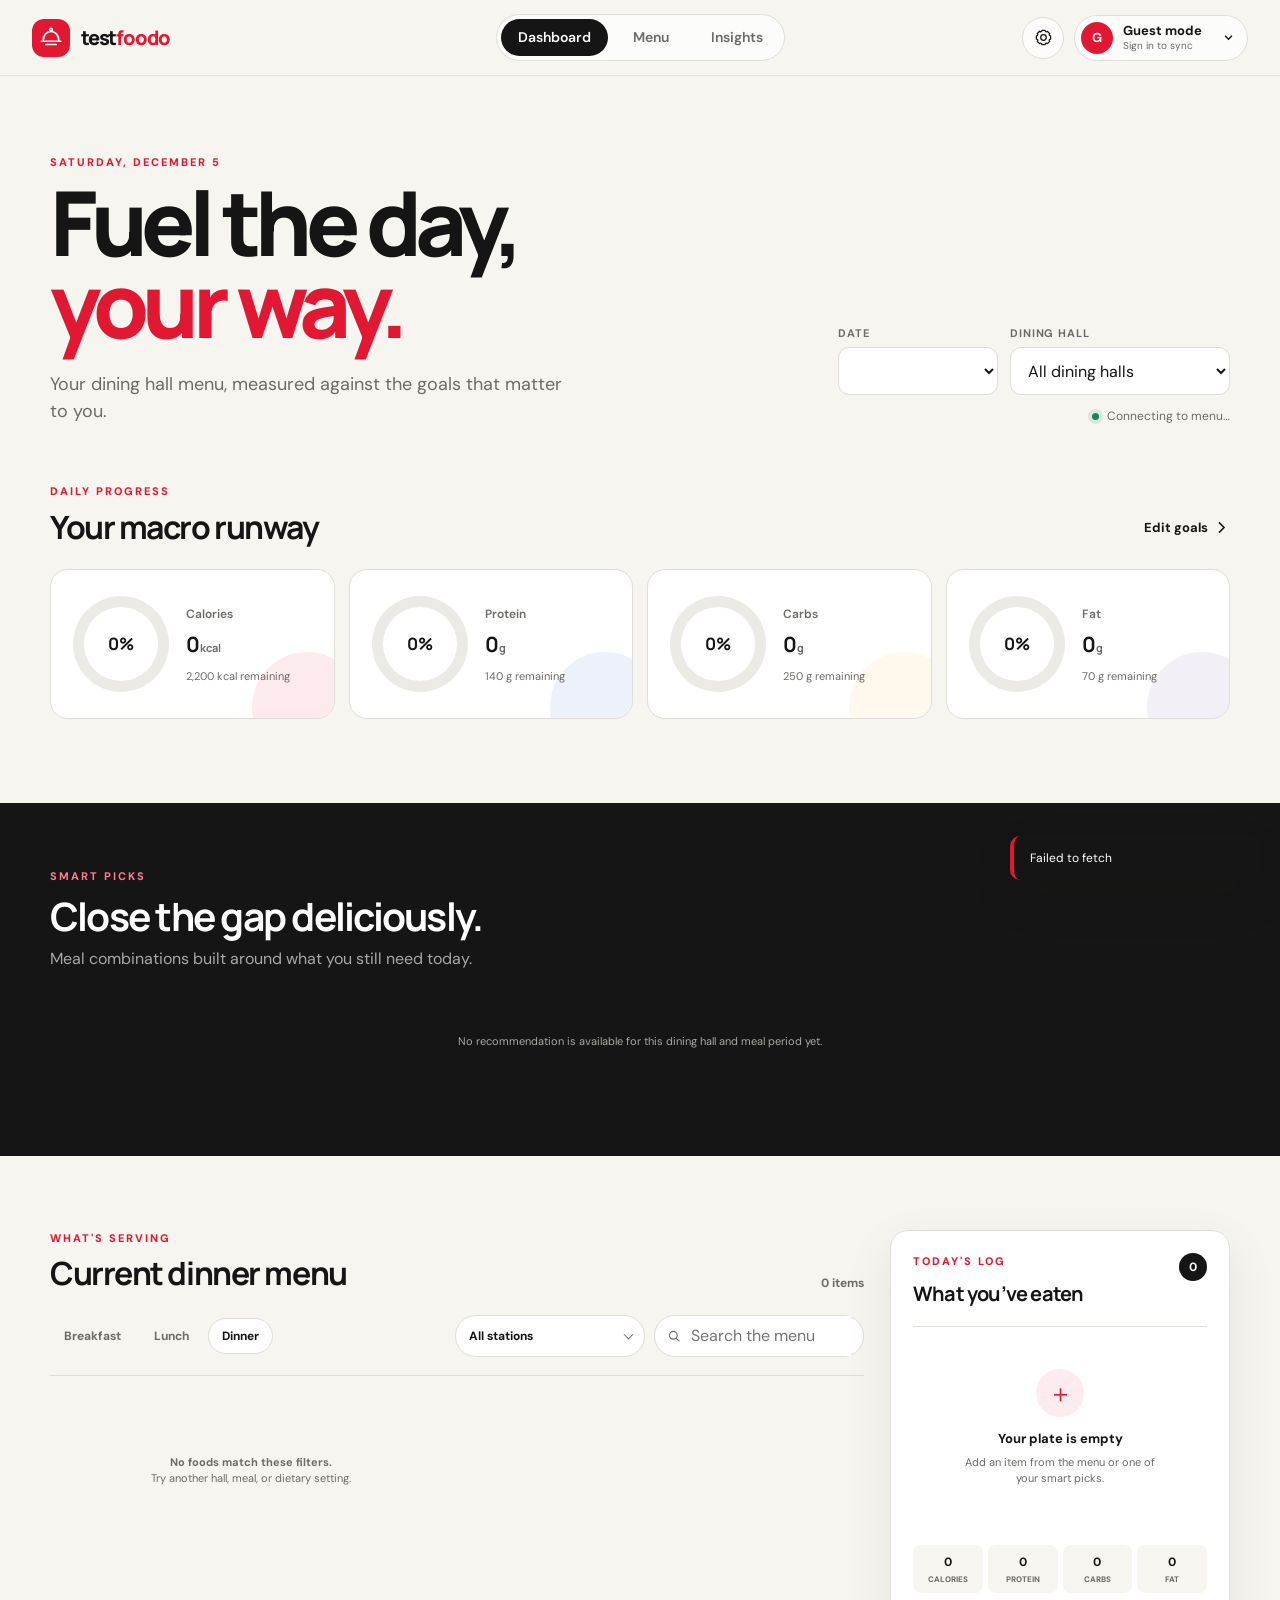
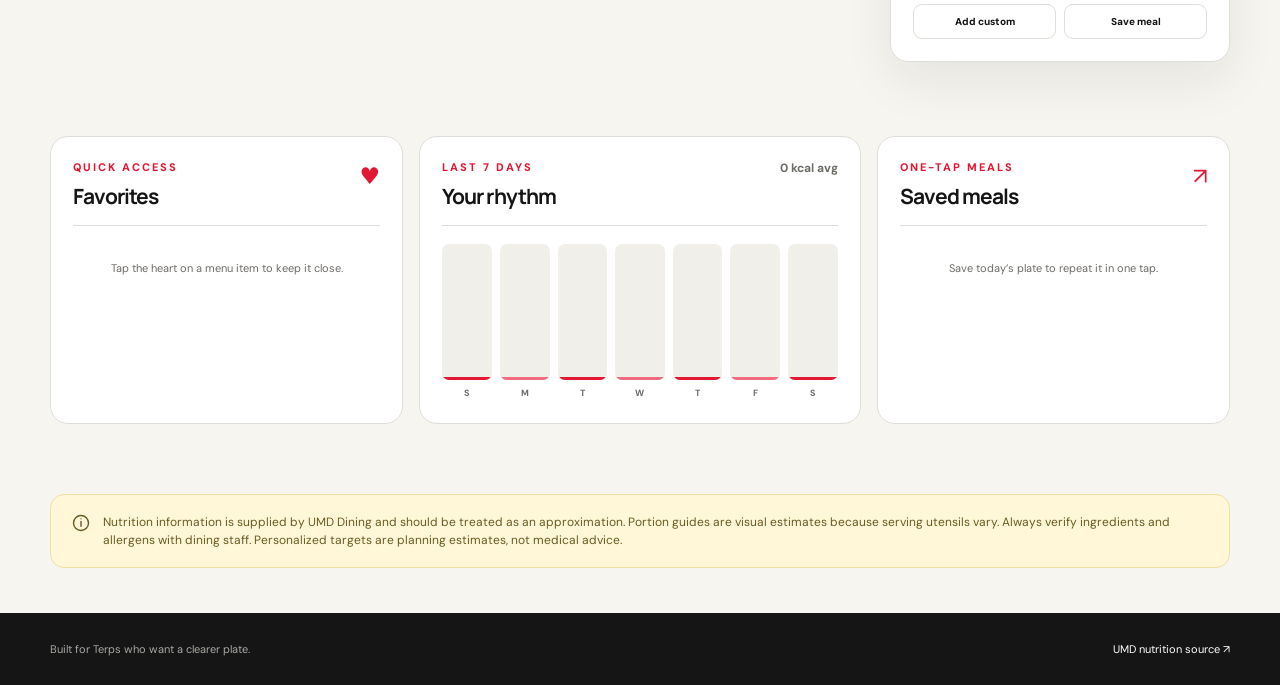
==== commit 3bc4875a: "feat: filter menus by dining station" ====
--- a/frontend/index.html
+++ b/frontend/index.html
@@ -130,13 +130,21 @@
               <button class="meal-tab active" data-meal="Lunch">Lunch</button>
               <button class="meal-tab" data-meal="Dinner">Dinner</button>
             </div>
-            <label class="search-field">
-              <svg viewBox="0 0 20 20" aria-hidden="true">
-                <circle cx="9" cy="9" r="5.5" /><path d="m13 13 4 4" />
-              </svg>
-              <span class="sr-only">Search foods</span>
-              <input id="food-search" type="search" placeholder="Search the menu" />
-            </label>
+            <div class="menu-filter-tools">
+              <label class="station-field">
+                <span class="sr-only">Dining station</span>
+                <select id="station-filter" aria-label="Dining station">
+                  <option value="">All stations</option>
+                </select>
+              </label>
+              <label class="search-field">
+                <svg viewBox="0 0 20 20" aria-hidden="true">
+                  <circle cx="9" cy="9" r="5.5" /><path d="m13 13 4 4" />
+                </svg>
+                <span class="sr-only">Search foods</span>
+                <input id="food-search" type="search" placeholder="Search the menu" />
+              </label>
+            </div>
           </div>
 
           <div class="active-filter-row" id="active-filters"></div>
@@ -330,4 +338,3 @@
     <script src="app.js" defer></script>
   </body>
 </html>
-
--- a/frontend/styles.css
+++ b/frontend/styles.css
@@ -725,6 +725,50 @@
   color: var(--ink);
   background: white;
   border-color: var(--line);
+}
+
+.menu-filter-tools {
+  display: flex;
+  align-items: center;
+  gap: 9px;
+}
+
+.station-field {
+  position: relative;
+}
+
+.station-field::after {
+  position: absolute;
+  top: 50%;
+  right: 13px;
+  width: 6px;
+  height: 6px;
+  border-right: 1.5px solid var(--muted);
+  border-bottom: 1.5px solid var(--muted);
+  content: "";
+  pointer-events: none;
+  transform: translateY(-70%) rotate(45deg);
+}
+
+.station-field select {
+  width: 190px;
+  min-height: 42px;
+  padding: 0 34px 0 13px;
+  color: var(--ink);
+  background: white;
+  border: 1px solid var(--line);
+  border-radius: 999px;
+  outline: 0;
+  cursor: pointer;
+  font: inherit;
+  font-size: 12px;
+  font-weight: 700;
+  appearance: none;
+}
+
+.station-field select:focus {
+  border-color: var(--green);
+  box-shadow: 0 0 0 3px rgba(23, 132, 91, 0.1);
 }
 
 .search-field {
@@ -1524,7 +1568,8 @@
   .filter-bar { align-items: stretch; flex-direction: column; }
   .meal-tabs { justify-content: space-between; }
   .meal-tab { flex: 1; padding-inline: 6px; }
-  .search-field { width: 100%; }
+  .menu-filter-tools { align-items: stretch; flex-direction: column; }
+  .station-field select, .search-field { width: 100%; }
   .food-grid { grid-template-columns: 1fr; }
   .collection-card { min-height: 240px; }
   .goal-fields, .choice-grid { grid-template-columns: 1fr 1fr; }
@@ -1542,4 +1587,3 @@
     transition-duration: 0.01ms !important;
   }
 }
-
